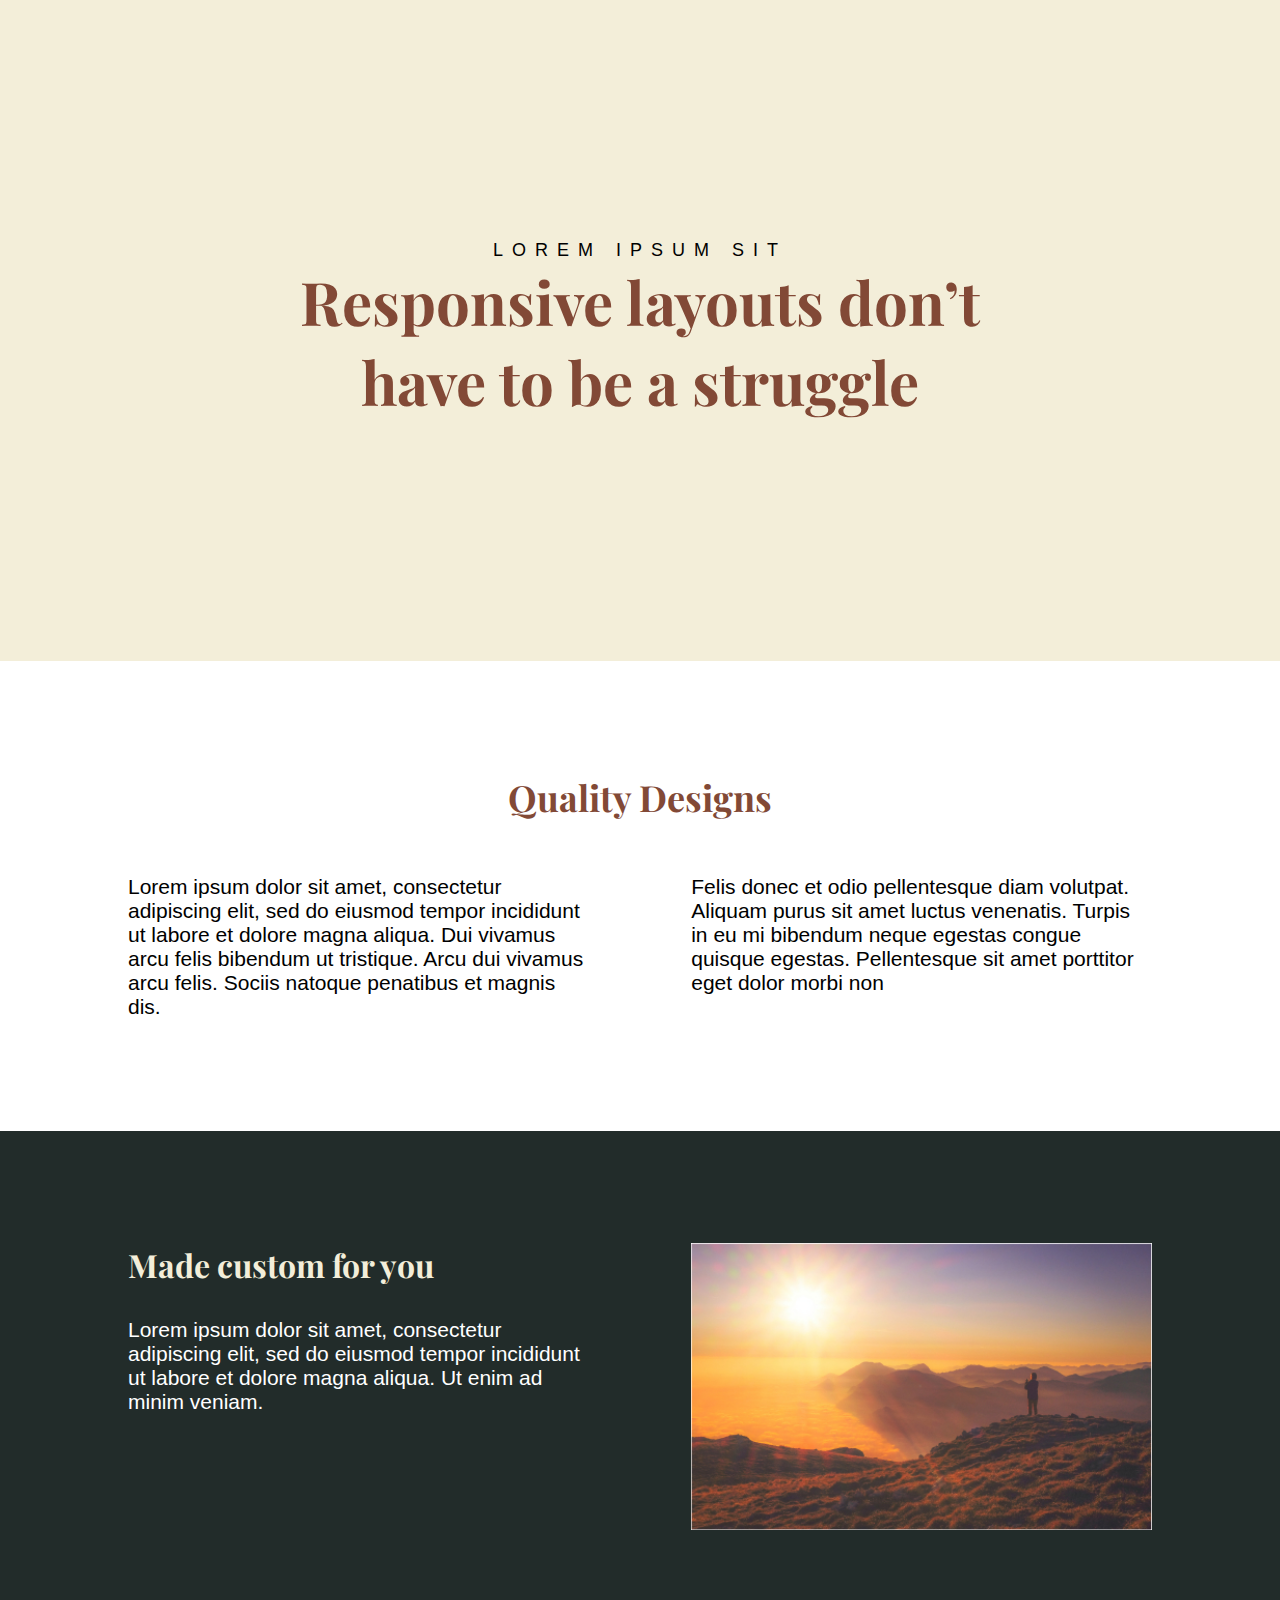
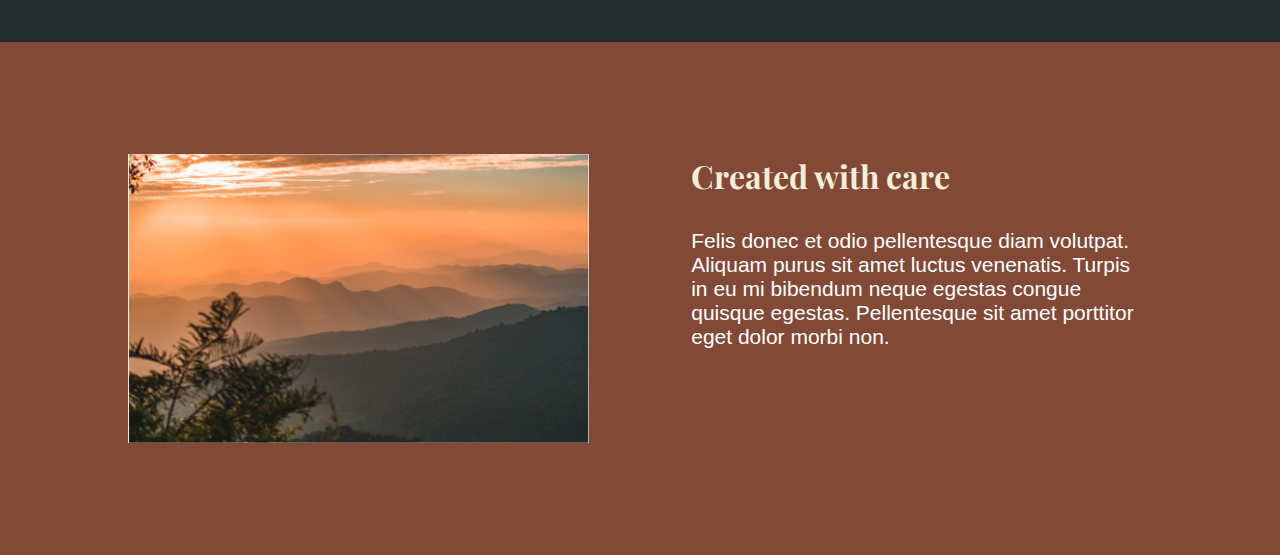
==== Day 13&14/FlexBox Challenge 4/index.html @ e0d1312f "flexbox challenge 4 completed" ====
<!DOCTYPE html>
<html lang="en">
  <head>
    <meta charset="UTF-8" />
    <meta http-equiv="X-UA-Compatible" content="IE=edge" />
    <meta name="viewport" content="width=device-width, initial-scale=1.0" />
    <link rel="stylesheet" href="style.css" />
    <link rel="preconnect" href="https://fonts.googleapis.com" />
    <link rel="preconnect" href="https://fonts.gstatic.com" crossorigin />
    <link
      href="https://fonts.googleapis.com/css2?family=Playfair+Display:wght@900&family=Roboto:wght@300;400&display=swap"
      rel="stylesheet"
    />
    <title>Document</title>
  </head>
  <body>
    <div class="top__bg">
      <div class="container top">
        <div class="top__inner">
          <p>lorem ipsum sit</p>
          <h1>Responsive layouts don’t have to be a struggle</h1>
        </div>
      </div>
    </div>
    <div class="middle container">
      <h1>Quality Designs</h1>
      <div class="middle_text">
        <p>
          Lorem ipsum dolor sit amet, consectetur adipiscing elit, sed do
          eiusmod tempor incididunt ut labore et dolore magna aliqua. Dui
          vivamus arcu felis bibendum ut tristique. Arcu dui vivamus arcu felis.
          Sociis natoque penatibus et magnis dis.
        </p>
        <p>
          Felis donec et odio pellentesque diam volutpat. Aliquam purus sit amet
          luctus venenatis. Turpis in eu mi bibendum neque egestas congue
          quisque egestas. Pellentesque sit amet porttitor eget dolor morbi non
        </p>
      </div>
    </div>
    <div class="bottom1__bg">
      <div class="container bottom">
        <div class="bottom__text">
          <h1>Made custom for you</h1>
          <p>
            Lorem ipsum dolor sit amet, consectetur adipiscing elit, sed do
            eiusmod tempor incididunt ut labore et dolore magna aliqua. Ut enim
            ad minim veniam.
          </p>
        </div>
        <img src="img/image-01.jpg" alt="" class="bottom__img" />
      </div>
    </div>
    <div class="bottom2__bg">
      <div class="container bottom">
        <img src="img/image-02.jpg" alt="" class="bottom__img" />
        <div class="bottom__text">
          <h1>Created with care</h1>
          <p>
            Felis donec et odio pellentesque diam volutpat. Aliquam purus sit
            amet luctus venenatis. Turpis in eu mi bibendum neque egestas congue
            quisque egestas. Pellentesque sit amet porttitor eget dolor morbi
            non.
          </p>
        </div>
      </div>
    </div>
  </body>
</html>
---- Day 13&14/FlexBox Challenge 4/style.css ----
*,
*::before,
*::after {
  margin: 0;
  padding: 0;
  box-sizing: border-box;
}
body {
  font-size: 1rem;
}
/*  
font-family: 'Playfair Display', serif;
font-family: 'Roboto', sans-serif; 
*/

.container {
  width: 80%;
  max-width: 1100px;
  margin: 0 auto;
}
.top {
  display: flex;
  flex-direction: column;
  justify-content: center;
  align-items: center;
  /* height: 700px;  */
  padding: 15em 0;
}
.top__bg {
  background-color: #f3eed9;
}
.top__inner {
  text-align: center;
  width: 70%;
}
.top p {
  font-size: 1.125em;
  font-family: "Roboto Light", sans-serif;
  text-transform: uppercase;
  letter-spacing: 0.5em;
}
.top h1 {
  color: #824936;
  font-size: 3.75em;
  font-family: "Playfair Display", serif;
}

.middle {
  display: flex;
  flex-direction: column;
  justify-content: center;
  align-items: center;
  /* height: 500px; */
  padding: 7em 0;
}
.middle_text {
  display: flex;
  gap: 5em;
  justify-content: space-between;
}
.middle_text p {
  width: 45%;
  font-family: "Roboto Regular", sans-serif;
  font-size: 1.313em;
}
.middle h1 {
  font-family: "Playfair Display", serif;
  font-size: 2.25em;
  color: #824936;
  margin-bottom: 1.5em;
}

.bottom1__bg {
  background-color: #222c2a;
  display: flex;
  /* height: 600px; */
  padding: 7em 0;
}
.bottom {
  display: flex;
  gap: 5em;
  justify-content: space-between;
}
.bottom__text {
  width: 45%;
  align-self: flex-start;
}
.bottom__img {
  align-self: flex-start;
  width: 45%;
}
.bottom__text h1 {
  font-family: "Playfair Display", serif;
  font-size: 2em;
  color: #f3eed9;
  margin-bottom: 1em;
}
.bottom__text p {
  font-family: "Roboto Regular", sans-serif;
  font-size: 1.313em;
  color: white;
}
.bottom2__bg {
  background-color: #824936;
  display: flex;
  /* height: 600px; */
  padding: 7em 0;
}
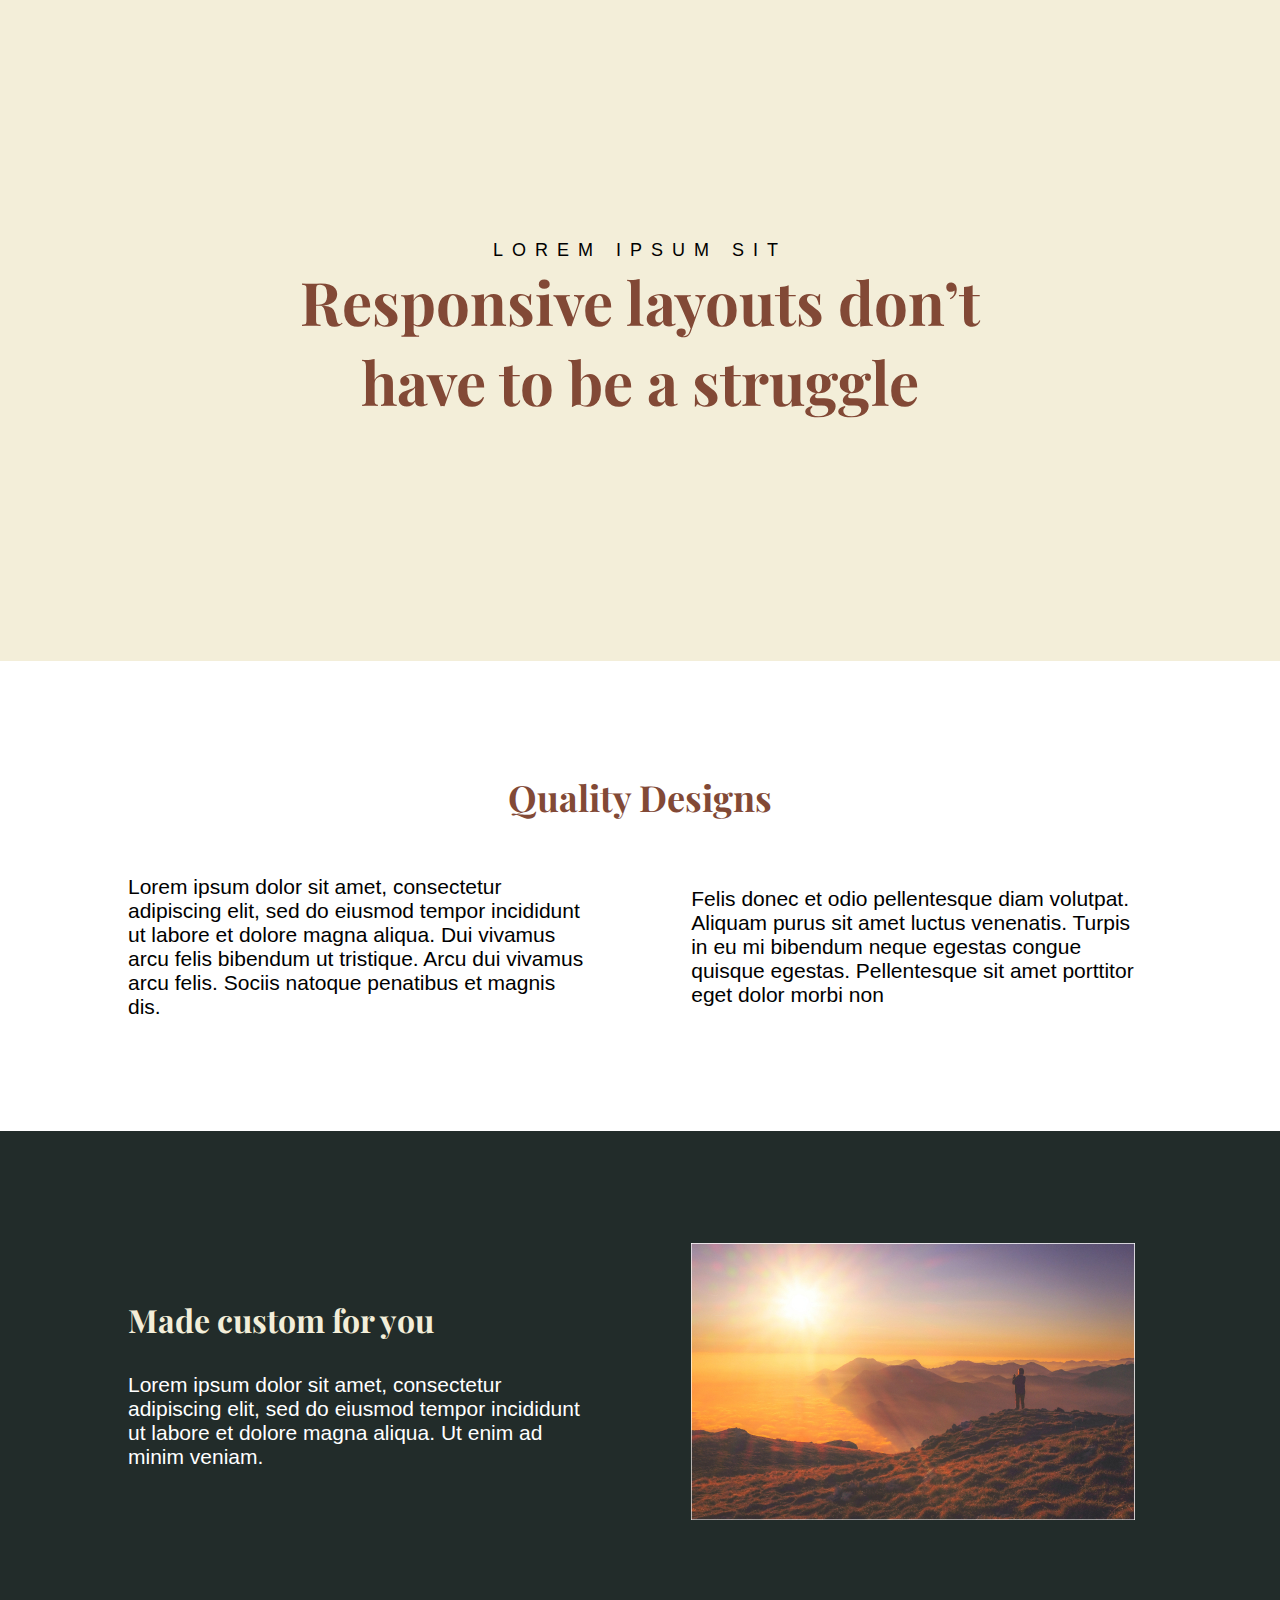
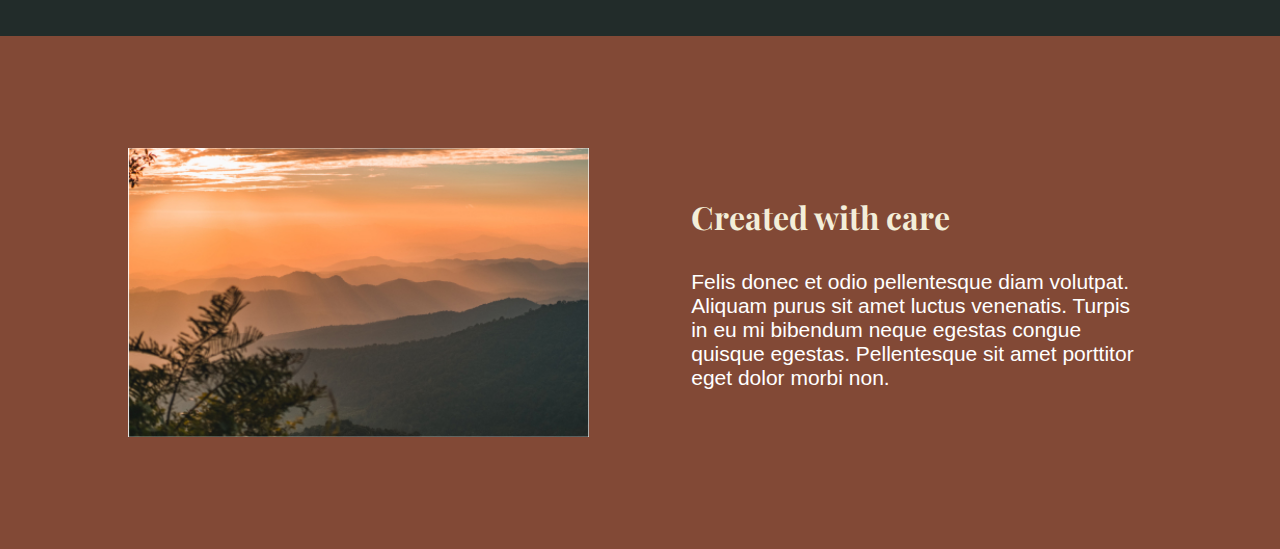
==== commit 5771131d: "flexbox challenge 4 completed" ====
--- a/Day 13&14/FlexBox Challenge 4/index.html
+++ b/Day 13&14/FlexBox Challenge 4/index.html
@@ -48,7 +48,9 @@
             ad minim veniam.
           </p>
         </div>
-        <img src="img/image-01.jpg" alt="" class="bottom__img" />
+        <div class="bottom__img">
+          <img src="img/image-01.jpg" alt="" class="" />
+        </div>
       </div>
     </div>
     <div class="bottom2__bg">
--- a/Day 13&14/FlexBox Challenge 4/style.css
+++ b/Day 13&14/FlexBox Challenge 4/style.css
@@ -7,7 +7,12 @@
 }
 body {
   font-size: 1rem;
+  transition: all 1s ease-in;
 }
+img {
+  max-width: 100%;
+}
+
 /*  
 font-family: 'Playfair Display', serif;
 font-family: 'Roboto', sans-serif; 
@@ -57,7 +62,9 @@
   display: flex;
   gap: 5em;
   justify-content: space-between;
+  align-items: center;
 }
+
 .middle_text p {
   width: 45%;
   font-family: "Roboto Regular", sans-serif;
@@ -80,15 +87,15 @@
   display: flex;
   gap: 5em;
   justify-content: space-between;
+  align-items: center;
 }
-.bottom__text {
+
+.bottom__text,
+.bottom__img {
   width: 45%;
-  align-self: flex-start;
+  /* align-self: flex-start; */
 }
-.bottom__img {
-  align-self: flex-start;
-  width: 45%;
-}
+
 .bottom__text h1 {
   font-family: "Playfair Display", serif;
   font-size: 2em;
@@ -106,3 +113,25 @@
   /* height: 600px; */
   padding: 7em 0;
 }
+
+@media (max-width: 500px) {
+  body {
+    font-size: 0.7rem;
+  }
+  .bottom {
+    flex-direction: column;
+  }
+  .middle_text {
+    flex-direction: column;
+  }
+  .top__inner {
+    width: 100%;
+  }
+  .middle_text p {
+    width: 100%;
+  }
+  .bottom__text,
+  .bottom__img {
+    width: 100%;
+  }
+}
